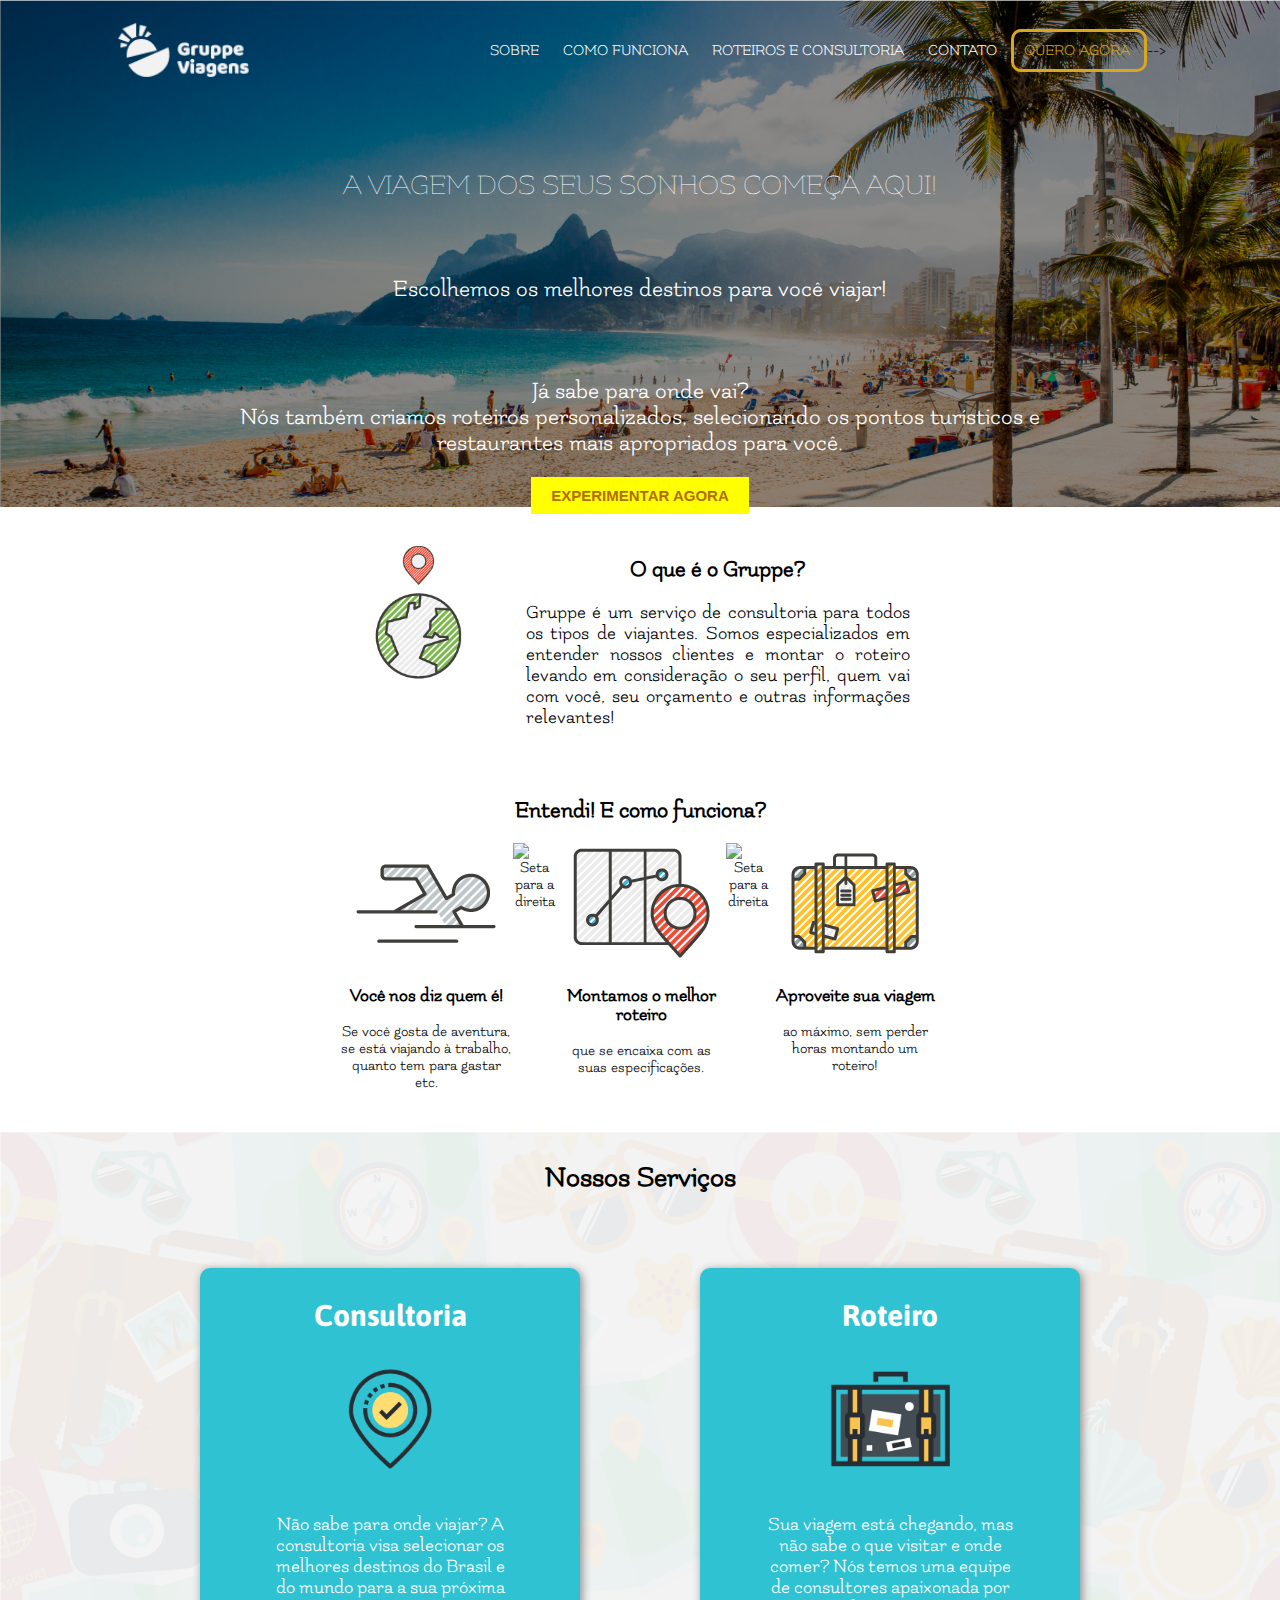
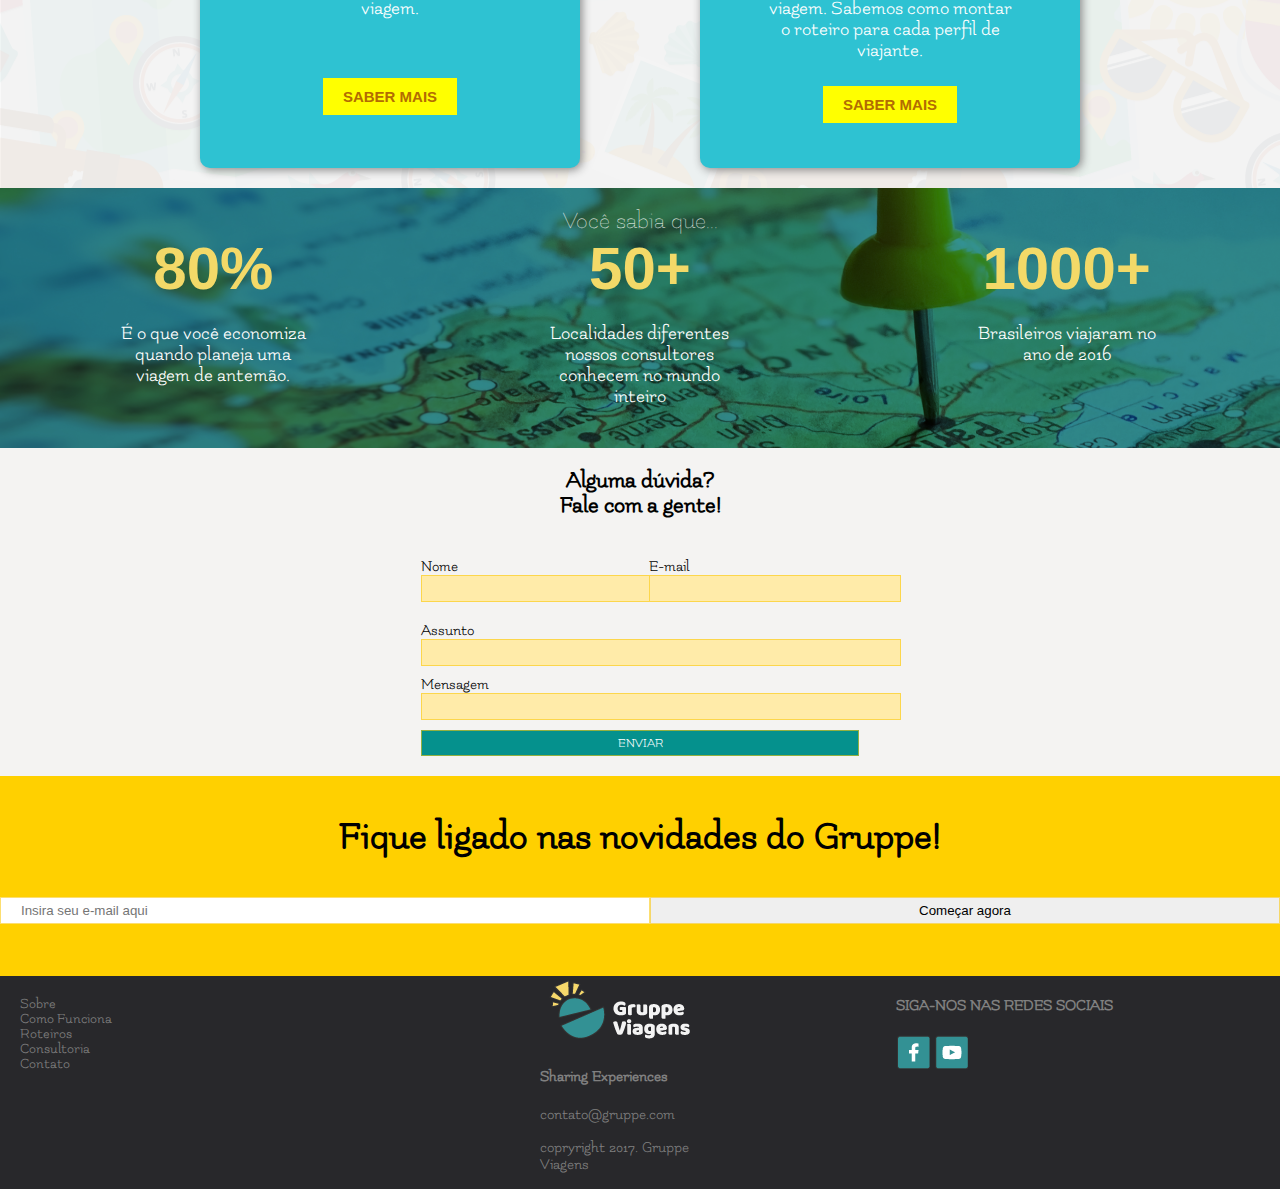
==== landingPage/index.html @ 94c391ed "Index da home de projetos" ====
<!-- Página agência de viagens - Exercício Mellina reprograma -->

<!DOCTYPE html>
<html>

<head>
    <meta charset="utf-8" />
    <meta name="viewport" content="width=device-width, initial-scale=1">

    <title>Gruppe Viagens</title>

    <link href="https://fonts.googleapis.com/css?family=Asap:400,700,700i|Flamenco" rel="stylesheet">

    <link rel="stylesheet" href="css/style.css" />
    <link rel="stylesheet" href="css/style-responsivo.css" />
</head>

<body>
    <div class="topo">


        <nav>
            <img src="img/logo.png" alt="Logo da empresa">
            <ul>
                <li>
                    <a href="#">SOBRE</a>
                </li>
                <li>
                    <a href="#">COMO FUNCIONA</a>
                </li>
                <li>
                    <a href="#">ROTEIROS E CONSULTORIA</a>
                </li>
                <li>
                    <a href="#">CONTATO</a>
                </li>
                <li class="botao">
                    <a class="botao" href="#">QUERO AGORA</a>
                </li> -->
            </ul>
        </nav>

        <header>
            <h1>A VIAGEM DOS SEUS SONHOS COMEÇA AQUI!</h1>
            <p>Escolhemos os melhores destinos para você viajar!</p>
            <br>
            <p>Já sabe para onde vai? <br> Nós também criamos roteiros personalizados, selecionando os pontos turísticos e restaurantes
                mais apropriados para você.</p>
            <a href="#">Experimentar Agora</a>
        </header>

    </div>

    <main>
        <section class="sobre">
            <div class="oquee">
                <img src="img/sobre-01.png" alt="Imagem que representa localização">
                <div class="oquee-texto">
                    <h2>O que é o Gruppe?</h2>
                    <p>Gruppe é um serviço de consultoria para todos os tipos de viajantes. Somos especializados em entender
                        nossos clientes e montar o roteiro levando em consideração o seu perfil, quem vai com você, seu orçamento
                        e outras informações relevantes!</p>
                </div>
            </div>

            <h2>Entendi! E como funciona?</h2>

            <div class="funciona">
                <div>
                    <img src="img/passo01.png" alt="Homem nadando">
                    <h3>Você nos diz quem é!</h3>
                    <p>Se você gosta de aventura, se está viajando à trabalho, quanto tem para gastar etc.</p>
                </div>

                <img src="img/seta.png" alt="Seta para a direita">

                <div>
                    <img src="img/passo-02.png" alt="Mapa">
                    <h3>Montamos o melhor roteiro</h3>
                    <p>que se encaixa com as suas especificações.</p>
                </div>

                <img src="img/seta.png" alt="Seta para a direita">

                <div>
                    <img src="img/passo-03.png" alt="Mala">
                    <h3>Aproveite sua viagem</h3>
                    <p>ao máximo, sem perder horas montando um roteiro!</p>
                </div>


            </div>
        </section>

        <section class="servicos">
            <h2>Nossos Serviços</h2>
            <div class="cards">
                <div class="consultoria">
                    <h3>Consultoria</h3>
                    <img src="img/servicos-consultoria.png" alt="Imagem de localização">
                    <p>Não sabe para onde viajar? A consultoria visa selecionar os melhores destinos do Brasil e do mundo para
                        a sua próxima viagem.</p>
                    <br>
                    <br>

                    <a href="#">Saber mais</a>
                </div>

                <div class="roteiro">
                    <h3>Roteiro</h3>
                    <img src="img/servicos-roteiros.png" alt="Imagem de mapa">
                    <p>Sua viagem está chegando, mas não sabe o que visitar e onde comer? Nós temos uma equipe de consultores
                        apaixonada por viagem. Sabemos como montar o roteiro para cada perfil de viajante.</p>
                    <a href="#">Saber mais</a>
                </div>
            </div>
        </section>

        <section class="curiosidades">
            <h3>Você sabia que...</h3>
            <div class="c3">
                <div class="um">
                    <h4>80%</h4>
                    <p>É o que você economiza quando planeja uma viagem de antemão.</p>
                </div>

                <div class="dois">
                    <h4>50+</h4>
                    <p>Localidades diferentes nossos consultores conhecem no mundo inteiro</p>
                </div>

                <div class="tres">
                    <h4>1000+</h4>
                    <p>Brasileiros viajaram no ano de 2016</p>
                </div>
            </div>
        </section>

        <section class="contato">

            <h2>Alguma dúvida?
                <br>Fale com a gente!</h2>
            <div class="formulario">
                <form action="#">
                    <div class="nome-email">
                        <div class="nome">
                            <label for="nome">Nome</label>
                            <input type="text" name="nome">
                        </div>

                        <div class="mail">
                            <label for="email">E-mail</label>
                            <input type="text" name="email">
                        </div>
                    </div>

                    <div class="restante">
                        <div>
                            <label for="assunto">Assunto</label>
                            <input type="text" name="assunto">
                        </div>

                        <div class="mensagem">
                            <label for="mensagem">Mensagem</label>
                            <input type="text" name="mensagem">
                        </div>

                        <input class="enviar" type="submit" value="Enviar">
                    </div>
                </form>
            </div>


        </section>

        <section class="novidades">
            <h3>Fique ligado nas novidades do Gruppe!</h3>
            <form action="#">
                <div class="newsletter">
                    <input type="text" name="email" placeholder="Insira seu e-mail aqui">
                    <input type="submit" value="Começar agora">
                </div>
            </form>
        </section>

        <footer>
            <div class="rodape">
                <div class="lista-footer">
                    <ul>
                        <li>Sobre</li>
                        <li>Como Funciona</li>
                        <li>Roteiros</li>
                        <li>Consultoria</li>
                        <li>Contato</li>
                    </ul>
                </div>

                <div class="logo-meio">
                    <img src="img/logo-footer.png" alt="Logo da empresa colorido">
                    <h4>Sharing Experiences</h4>
                    <p>contato@gruppe.com</p>
                    <p>copryright 2017. Gruppe Viagens</p>
                </div>

                <div class="redessociais">
                    <h4>SIGA-NOS NAS REDES SOCIAIS</h4>
                    <img src="img/fb-icon.png" alt="Logo do Facebook">
                    <img src="img/yt-icon.png" alt="Logo do Youtube">
                </div>
            </div>
        </footer>
    </main>
</body>

</html>
---- landingPage/css/style.css ----
body{
    margin: 0;
    font-family: 'Flamenco', 'Asap', Arial;
    /* background: url("../img/bg-banner.png") no-repeat center;
    background-size: cover; 
    min-height: 70%;
    max-height: 50%; */
}

header a{
    background-color: yellow;
    text-decoration: none;
    font-family: Arial, Helvetica, sans-serif;
    text-transform: uppercase;
    font-size: 15px;
    font-weight: bold;
    color: rgb(179, 108, 2);
    padding: 10px 20px;
}


@media (max-width: 768px) and (min-width: 300px){}
@media (max-width: 768px) and (min-width: 300px){}
@media (max-width: 768px) and (min-width: 300px){}
@media (max-width: 768px) and (min-width: 300px){}
@media (max-width: 768px) and (min-width: 300px){}




header a:hover{
    background-color: black;
    color: white;
}


li.botao{
    border: solid;
    border-radius: 10px;
    color: goldenrod;
}

a.botao{
    color: goldenrod;
}

nav ul li{
    display: inline;
    padding: 10px;
}

nav a{
    text-decoration: none;
    color: white;
}

nav{
    padding: 20px;
    display: flex;
    justify-content: space-around;
    align-items: center;
}

h1{
    font-size: 30px;
    font-family: 'flamenco', Arial, sans-serif;
    font-weight: lighter;
    text-transform: uppercase;
    margin-bottom: 0;
    padding: 50px 0;
}



h2{
    text-align: center;
}

.topo{
    background: url("../img/bg-banner.png");
    background-size: cover; 
    min-height: 85%;
    min-width: 100%;
}

nav img{
    height: 60px;
}

header{
    text-align: center;
    margin: 0 auto;
    width: 800px;
    color: white;
    font-size: 25px;
}

/* section SOBRE */

.sobre {
    width: 600px;
    margin: 0 auto;
    text-align: center;
}

.oquee {
    display: flex;
}

.oquee img{
    height: 150px; 
    padding: 30px 30px;
}

.oquee p{
    font-size: 20px;
    text-align: justify;
}

.oquee-texto{
    display: block;
    text-align: left;
    margin: 30px 30px;
}

.funciona{
    display: flex;
    justify-content: space-between;
}

/* SERVIÇOS */

.servicos{
    background: url("../img/bg-servicos.png");
}

.servicos h2{
    padding: 30px;
    text-align: center;
    font-size: 30px;
}

.consultoria, .roteiro{
    text-align: center;
    margin: 20px 60px;
    width: 380px;
    height: 500px;
    background-color: #2EC2D2;
    box-shadow: 2px 2px 10px #888888;
    display: inline-block;
    border-radius: 10px;
}


.consultoria p, .roteiro p{
    margin: 35px auto;
    text-align: center;
    color: white;
    width: 250px;
    font-size: 20px;
}



.consultoria a, .roteiro a{
    background-color: yellow;
    text-decoration: none;
    font-family: Arial, Helvetica, sans-serif;
    text-transform: uppercase;
    font-size: 15px;
    font-weight: bold;
    color: rgb(179, 108, 2);
    padding: 10px 20px;
}

.consultoria img, .roteiro img{
    width: 150px;
}

.consultoria h3, .roteiro h3{
    font-size: 30px;
    font-weight: bold;
    color: white;
    font-family: 'Asap', 'Flamenco', Arial;
}

.cards{
    display: flex;
    justify-content: center;
}

/* Você sabia */

.curiosidades{
    background: url("../img/bg-numeros.png") no-repeat center center;
    height: 260px;
}

.curiosidades h3{
    text-align: center;
    font-size: 25px;
    color: white;
    font-weight: lighter;
    padding: 20px 0 0 0;
    margin: 0;
}

.curiosidades h4{
    margin: 0;
    font-family: Arial, Helvetica, sans-serif;
    font-size: 60px;
    color: rgb(243, 217, 104);
}

.curiosidades p{
    color: white;
    font-size: 20px;
}

.um, .dois, .tres{
    width: 200px;
    height: 300px;
    text-align: center;
    
}
.c3{
    display: flex;
    justify-content: space-around;
}

/* Formulario */


.contato{
    display: flex;
    flex-direction: column;
    background: #F4F3F2;
}

.formulario{
    display: flex;
    justify-content: center;
}

form input, label{
    display: flex;
    border-color: transparent;
}

form input{
    border: 1px solid rgba(250, 198, 9, 0.582);
    padding: 5px 20px;
}

.nome-email{
    display: flex;
    justify-content: space-between;
    margin: 20px;
}

.nome, .mail{
    width: 48%;
}


.contato input{
    background-color: #FFEBA9;
}

.contato .enviar{
    background-color: #05918D;
    font-family: 'lato', 'flamenco', Arial;
    color: white;
    text-transform: uppercase;
    align-items: 

}

.nome-email input, label{
    display: flex;
    width: 100%;
}
.restante{
    display: flex;
    flex-direction: column;
    margin: 20px 20px;
}

.mensagem{
    margin: 10px 0;
}
.restante label, input{
    display: flex;
    width: 100%;
}



/* NOVIDADES */

.novidades{
    background-color: rgb(255, 208, 0);
    height: 200px;
    align-items: center;
}
.novidades h3{
    margin: 0;
    padding: 40px;
    border: 0;
    text-align: center;
    font-size: 40px;
}

.newsletter{
    display: flex;
    justify-content: center;
    margin-bottom: 50px;
}

/* RODAPE */
footer{
    background-color: rgb(40, 40, 43);
    color: grey;
}

.lista-footer, .logo-meio, .redessociais{
    display: inline-block;
    width: 30%;
}

.logo-meio{
    width: 200px;
    margin: 0;
}

footer ul{
    list-style: none;
    width: 200px;
    display: inline-block;
    padding: 20px;
    font-size: 15px;
    margin: 0;
}
    
.rodape{
    display: flex;
    justify-content: space-between;
}
---- landingPage/css/style-responsivo.css ----
@media (max-width: 768px) and (min-width: 300px){
   
    nav{
        padding: 20px;
        display: flex;
        flex-direction: column;
        text-align: center;
        align-items: center;
    }

    nav img{
        height: 40px;
    }
    
    nav ul{
        display: flex;
        flex-direction: column;
        font-size: 12px;
        width: 120px;
        padding: 0;
    }

    header{
        width:100%;
    }

    h1, p{
        font-size: 15px;
        width: 150px;
        text-align: center;
    }

    main{
        width: 100px;
    }
}
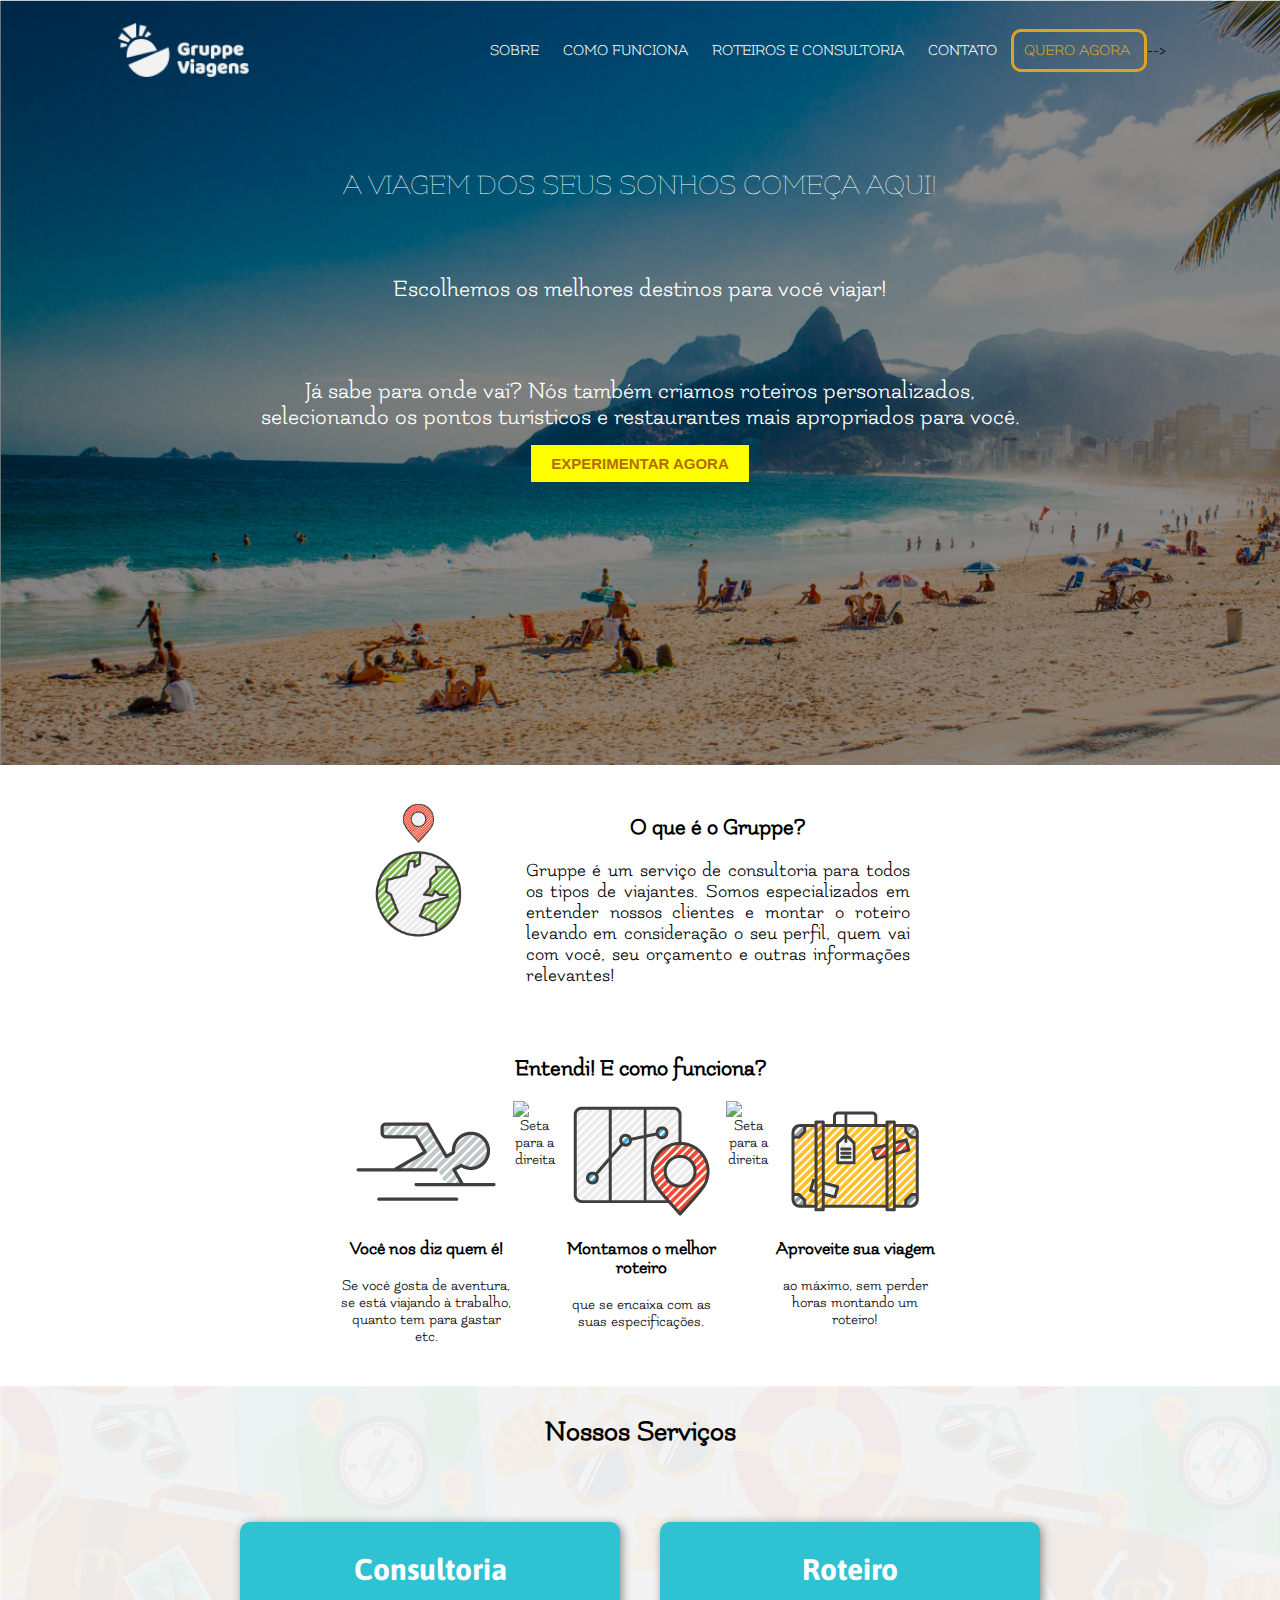
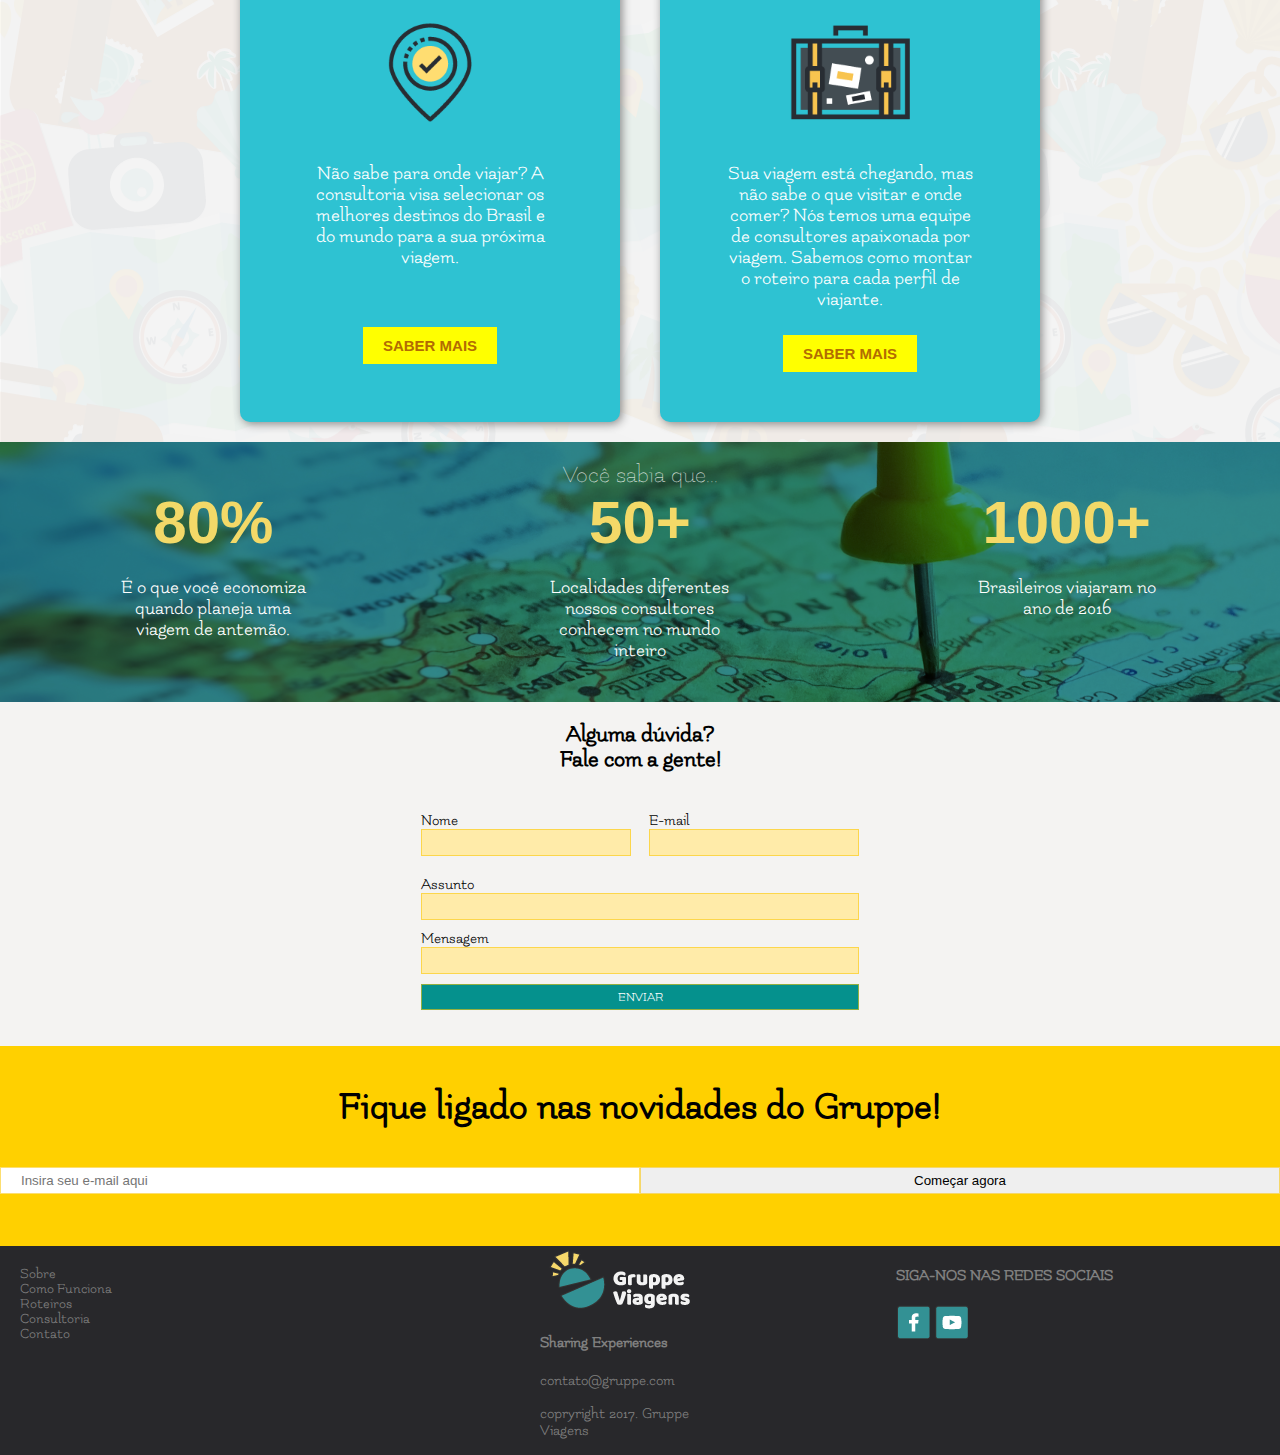
==== commit 9367c130: "home atualizada" ====
--- a/landingPage/index.html
+++ b/landingPage/index.html
@@ -1,18 +1,14 @@
-<!-- Página agência de viagens - Exercício Mellina reprograma -->
-
-<!DOCTYPE html>
+<!doctype <!DOCTYPE html>
 <html>
 
 <head>
     <meta charset="utf-8" />
-    <meta name="viewport" content="width=device-width, initial-scale=1">
 
     <title>Gruppe Viagens</title>
 
     <link href="https://fonts.googleapis.com/css?family=Asap:400,700,700i|Flamenco" rel="stylesheet">
 
     <link rel="stylesheet" href="css/style.css" />
-    <link rel="stylesheet" href="css/style-responsivo.css" />
 </head>
 
 <body>
@@ -44,7 +40,7 @@
             <h1>A VIAGEM DOS SEUS SONHOS COMEÇA AQUI!</h1>
             <p>Escolhemos os melhores destinos para você viajar!</p>
             <br>
-            <p>Já sabe para onde vai? <br> Nós também criamos roteiros personalizados, selecionando os pontos turísticos e restaurantes
+            <p>Já sabe para onde vai? Nós também criamos roteiros personalizados, selecionando os pontos turísticos e restaurantes
                 mais apropriados para você.</p>
             <a href="#">Experimentar Agora</a>
         </header>
--- a/landingPage/css/style.css
+++ b/landingPage/css/style.css
@@ -18,21 +18,10 @@
     padding: 10px 20px;
 }
 
-
-@media (max-width: 768px) and (min-width: 300px){}
-@media (max-width: 768px) and (min-width: 300px){}
-@media (max-width: 768px) and (min-width: 300px){}
-@media (max-width: 768px) and (min-width: 300px){}
-@media (max-width: 768px) and (min-width: 300px){}
-
-
-
-
 header a:hover{
     background-color: black;
     color: white;
 }
-
 
 li.botao{
     border: solid;
@@ -70,8 +59,6 @@
     padding: 50px 0;
 }
 
-
-
 h2{
     text-align: center;
 }
@@ -80,7 +67,6 @@
     background: url("../img/bg-banner.png");
     background-size: cover; 
     min-height: 85%;
-    min-width: 100%;
 }
 
 nav img{
@@ -142,7 +128,7 @@
 
 .consultoria, .roteiro{
     text-align: center;
-    margin: 20px 60px;
+    margin: 20px 20px;
     width: 380px;
     height: 500px;
     background-color: #2EC2D2;
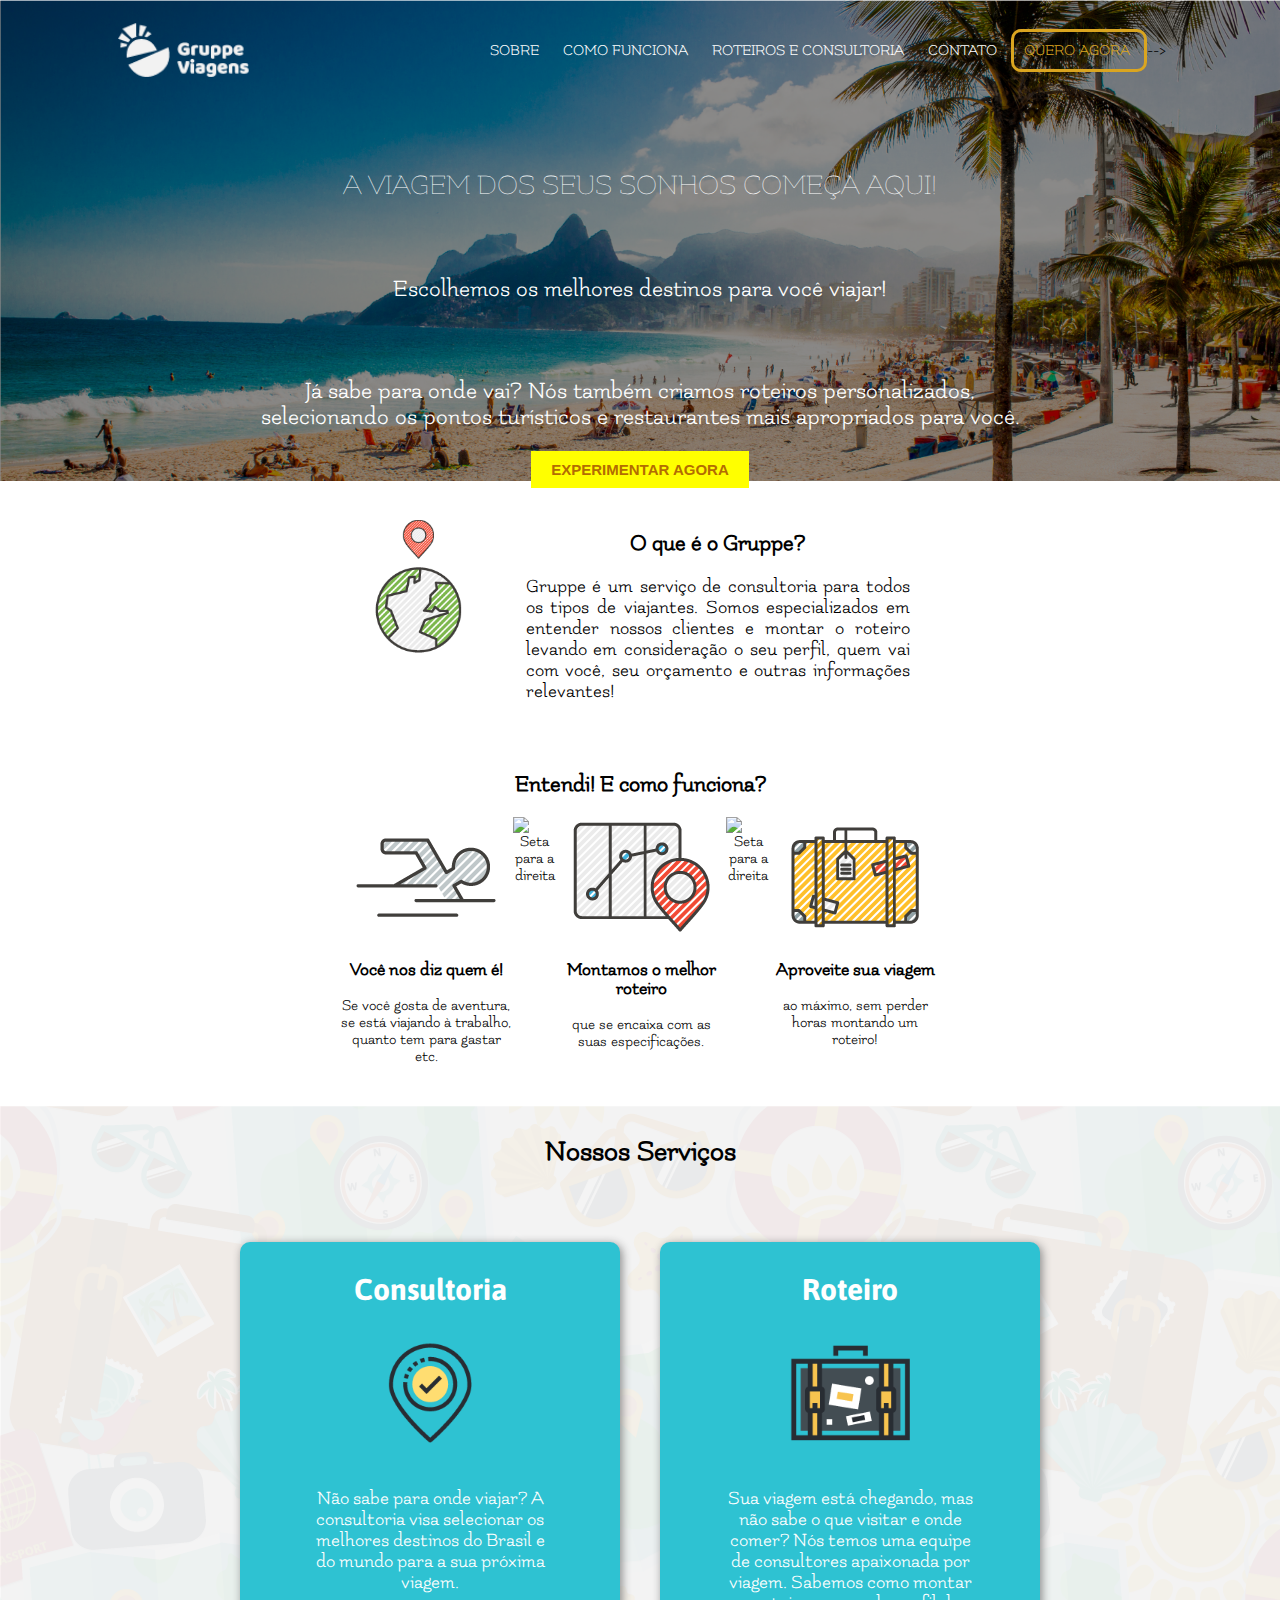
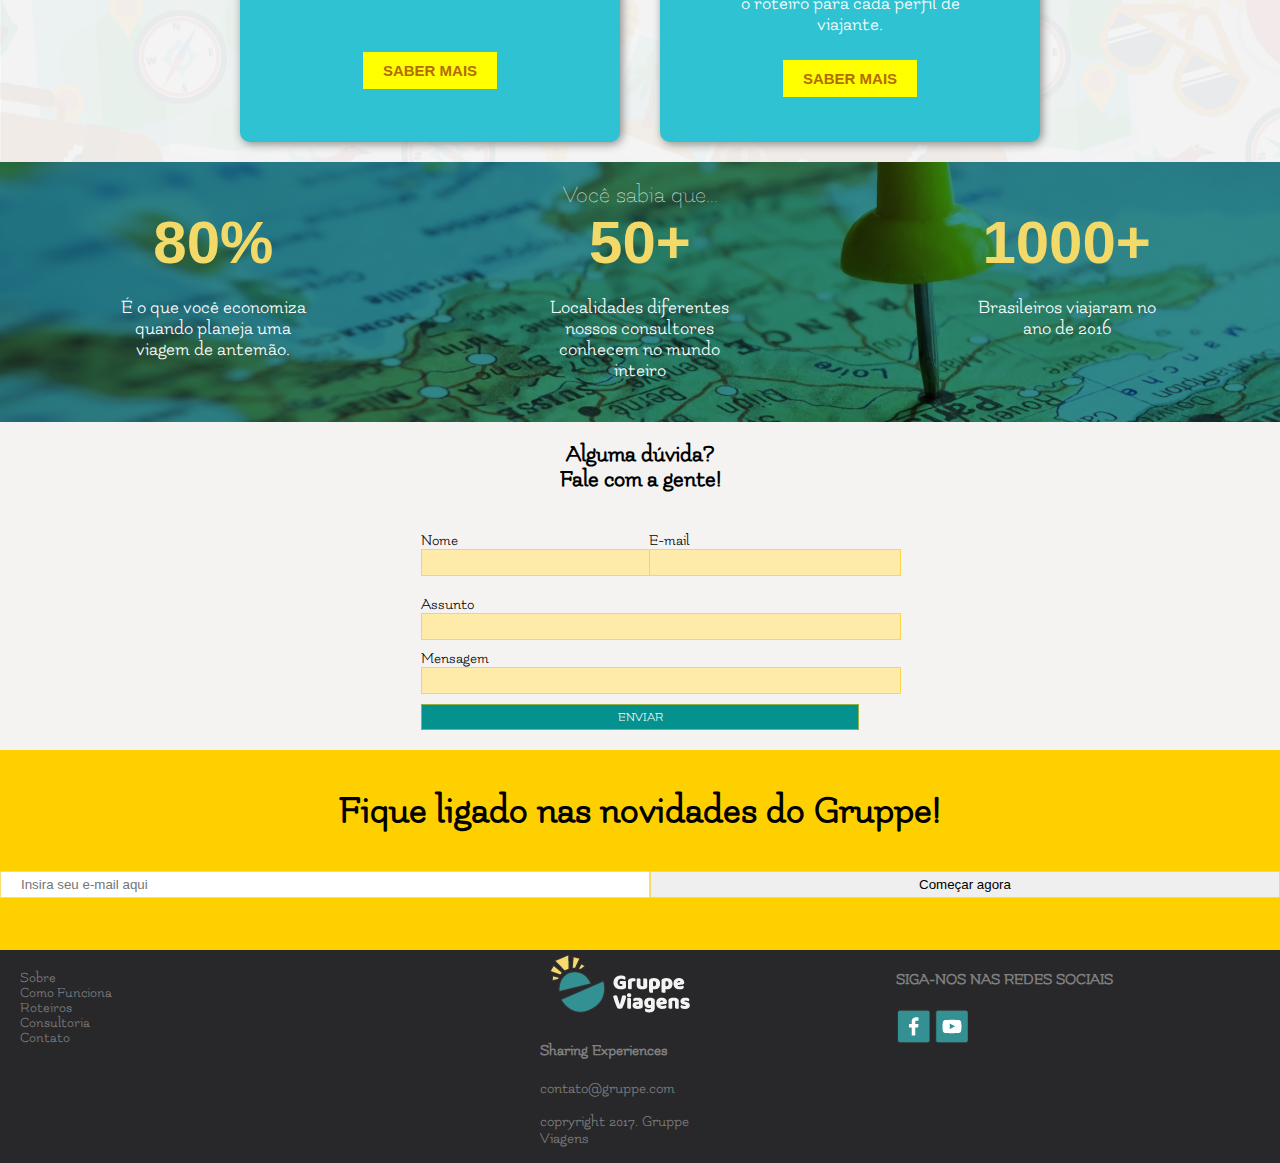
==== commit 14826a4d: "v1 da landing page M de Maravilhosa" ====
--- a/landingPage/index.html
+++ b/landingPage/index.html
@@ -1,4 +1,4 @@
-<!doctype <!DOCTYPE html>
+<!DOCTYPE html>
 <html>
 
 <head>
